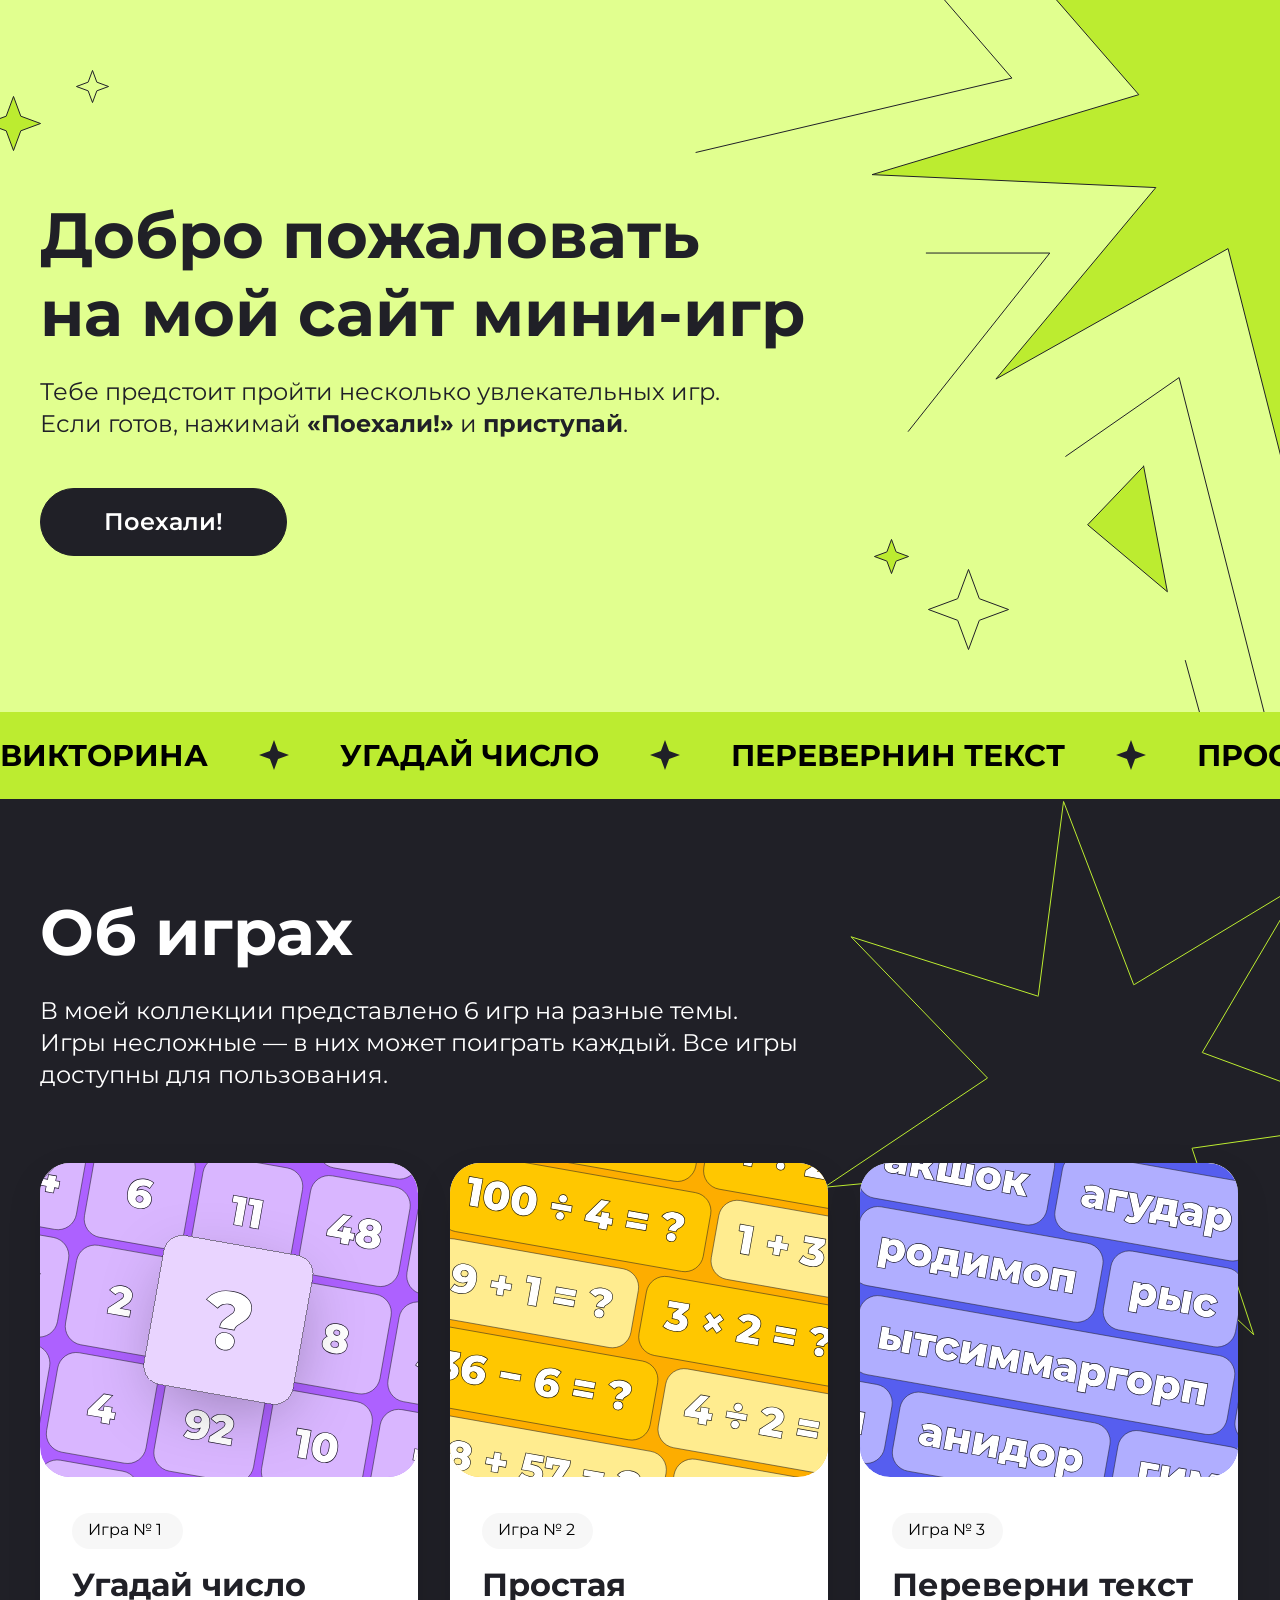
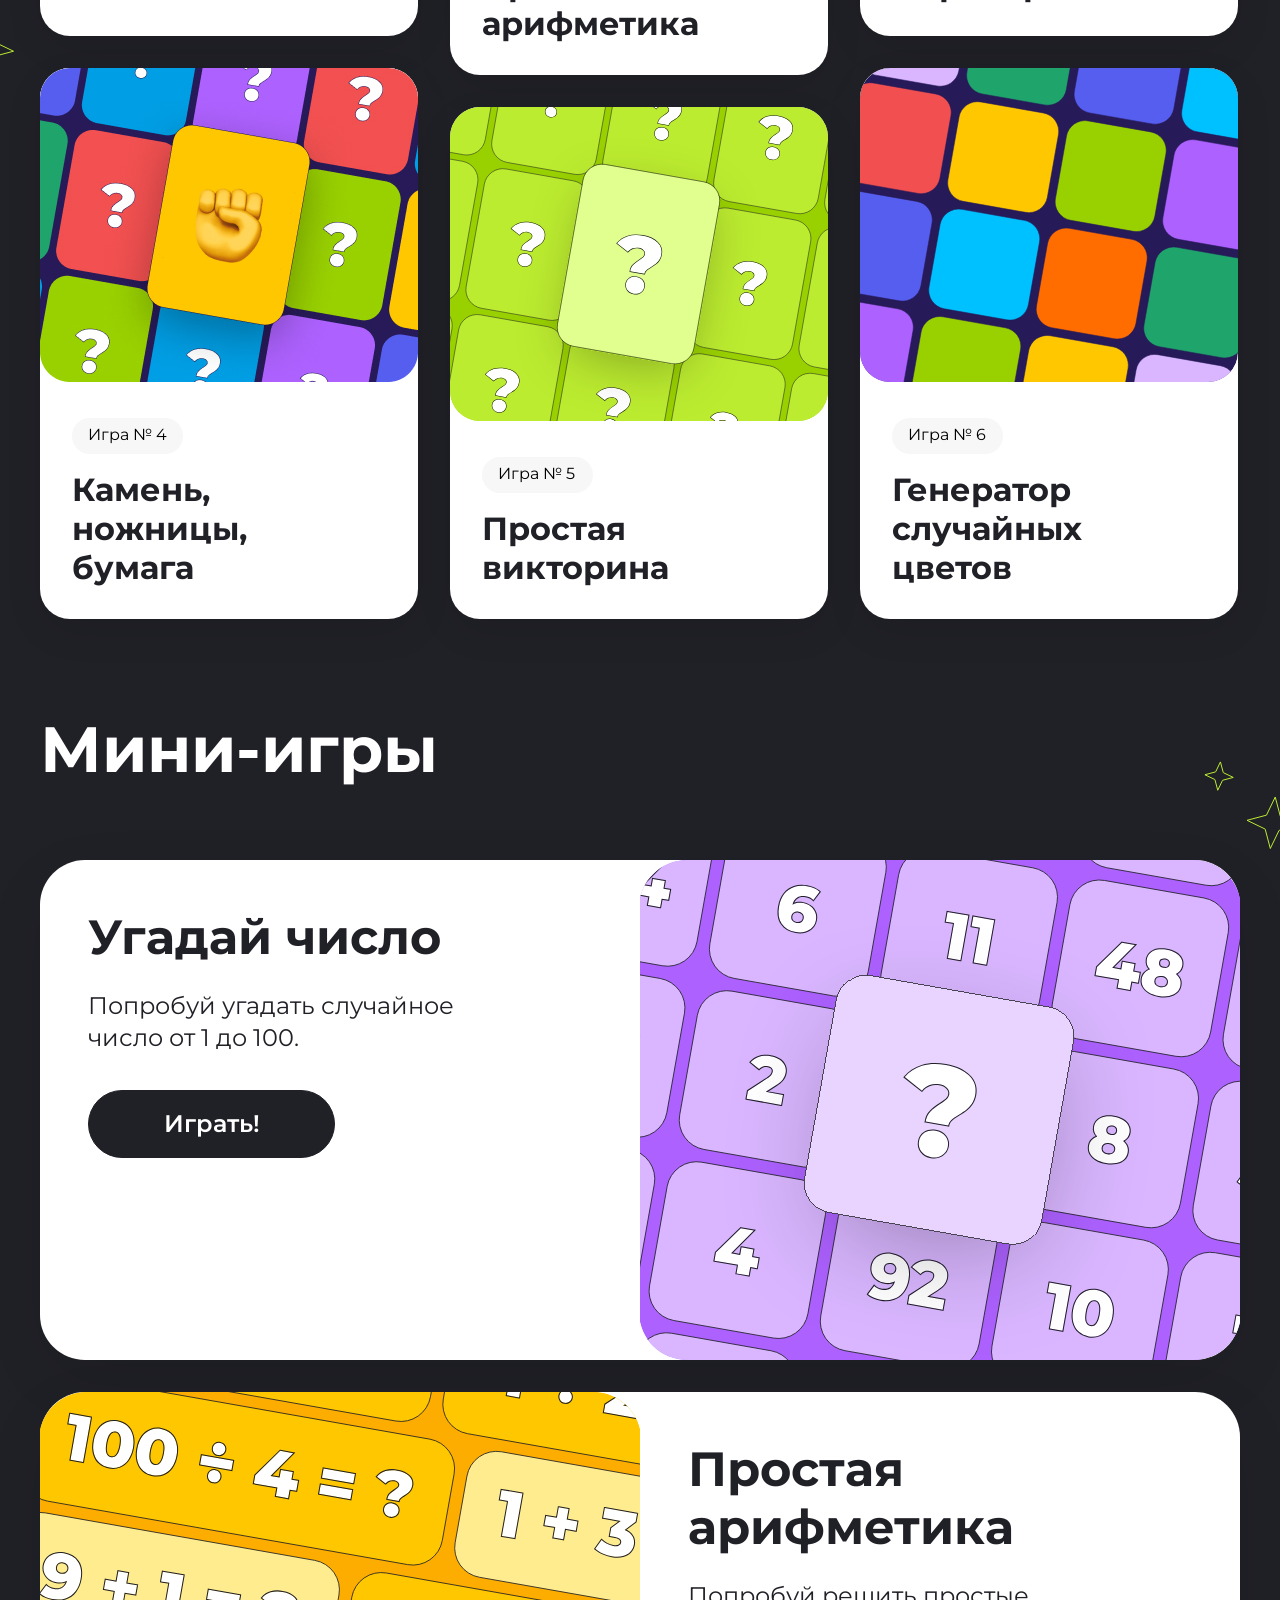
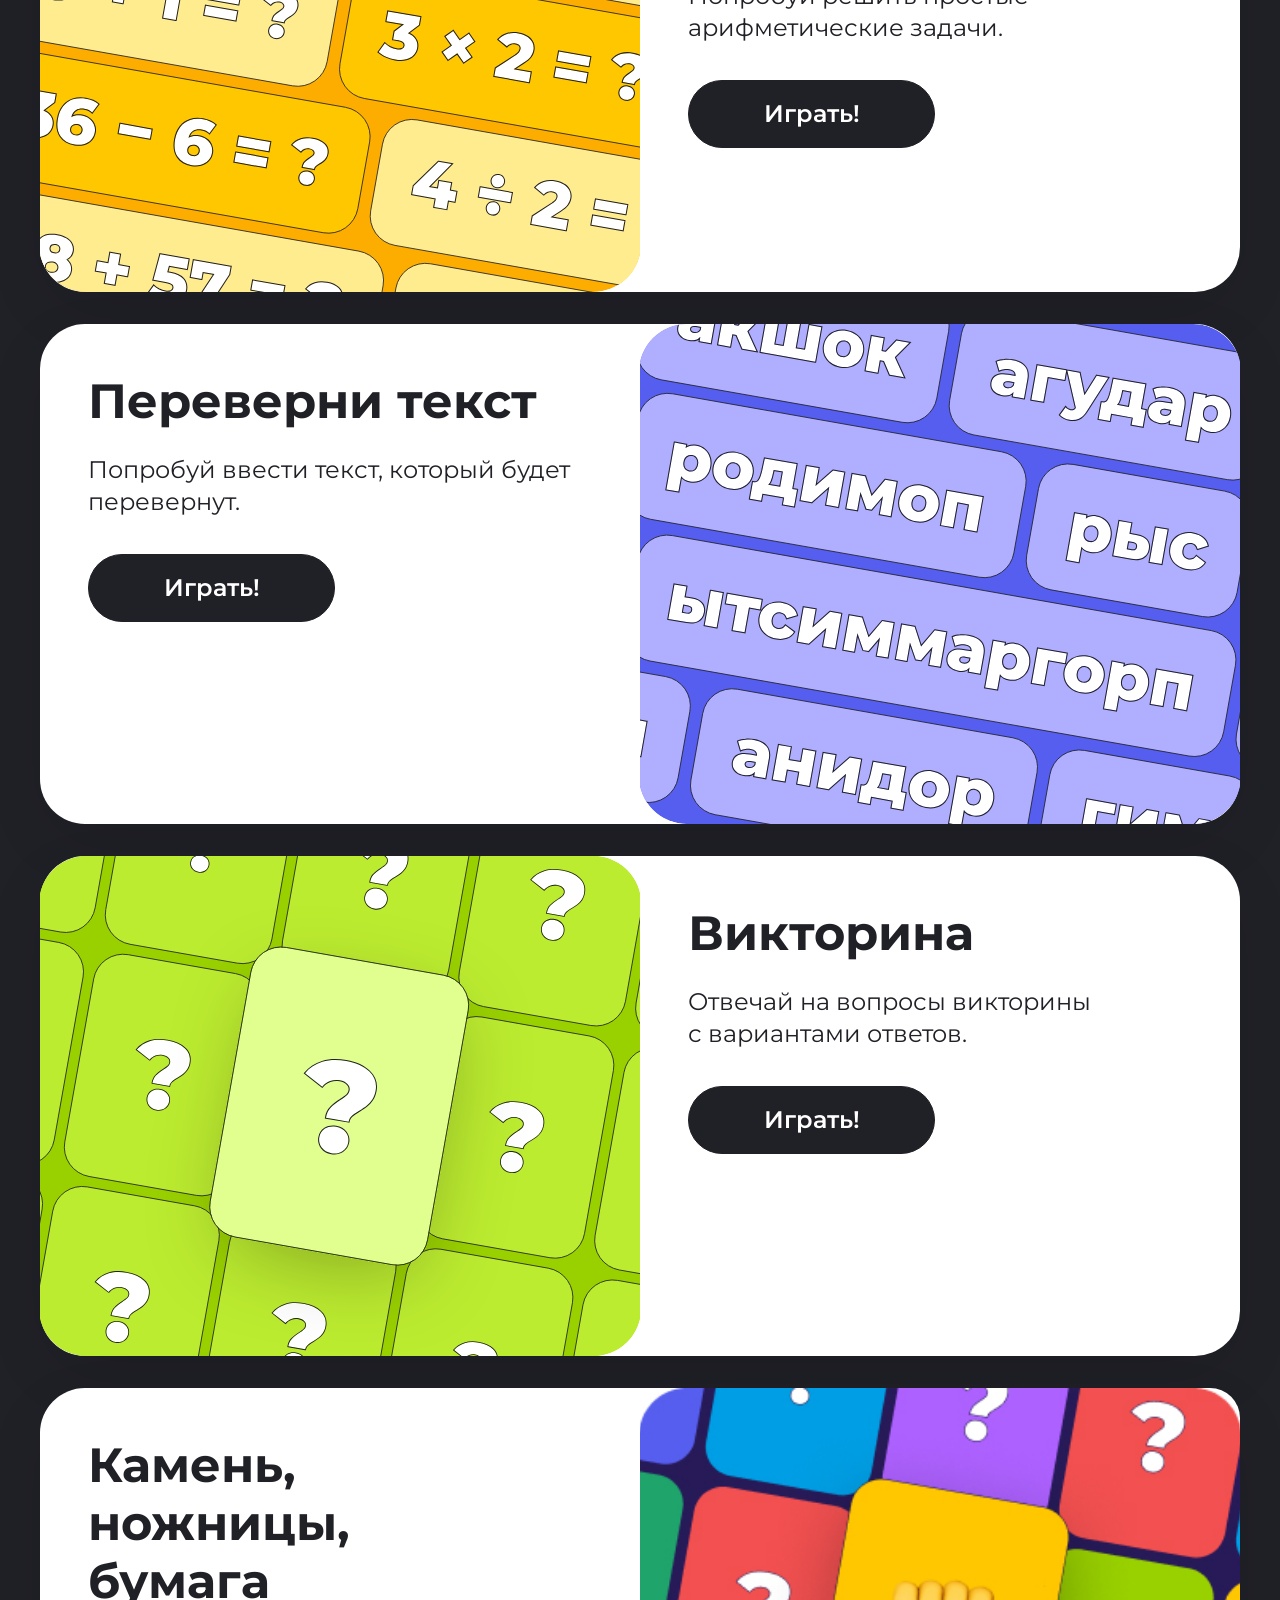
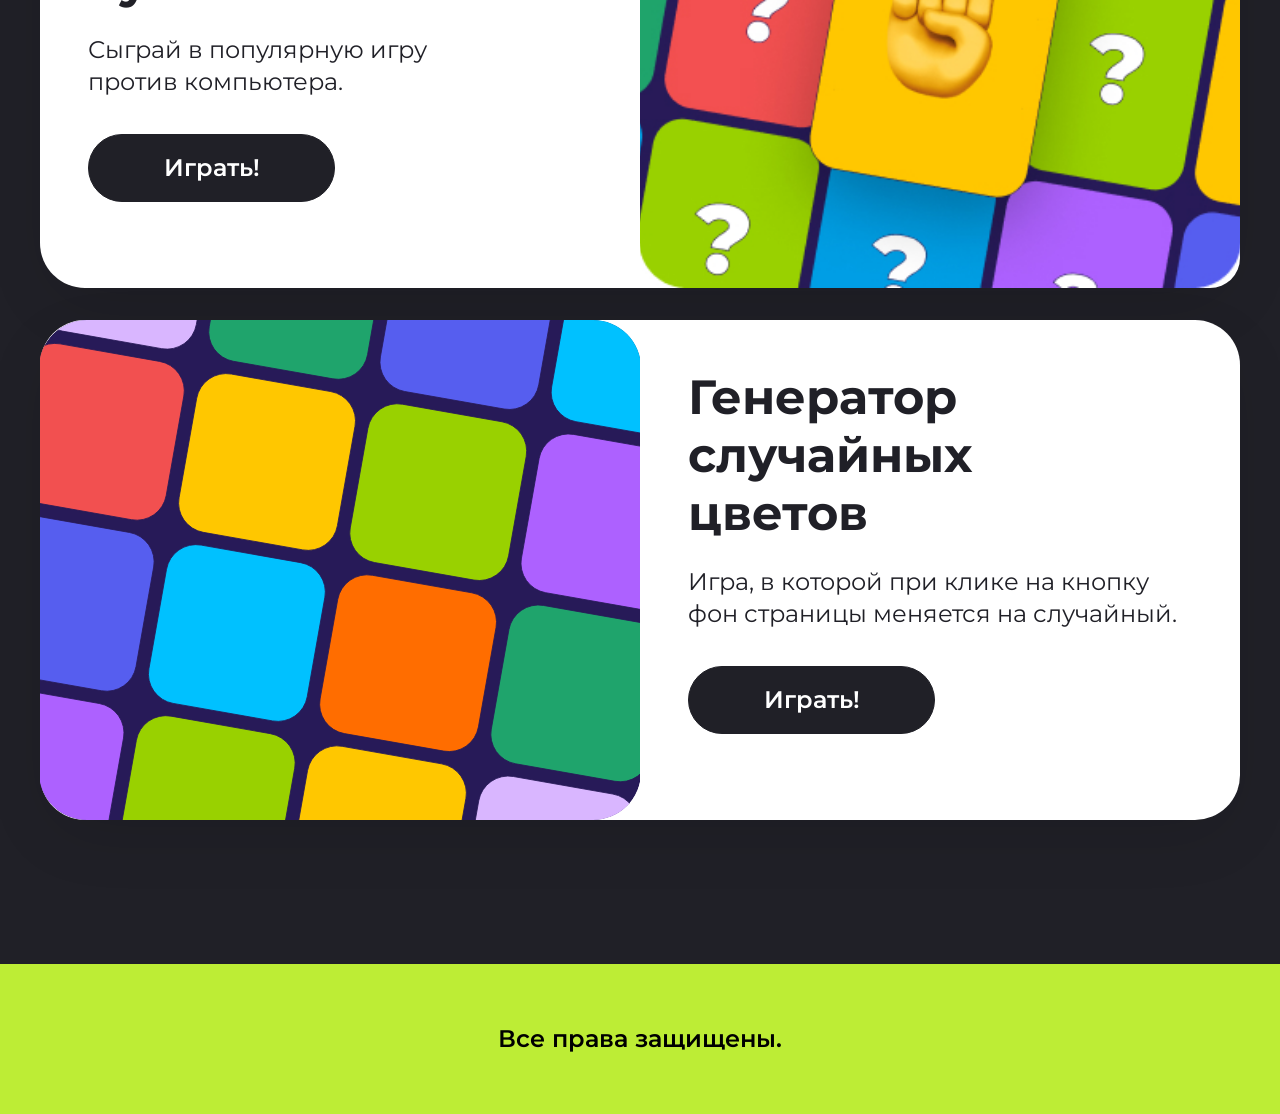
==== index.html @ a063d368 "mobile-fixed: большая звезда из png в svg" ====
<!doctype html>
<html lang="en">
<head>
    <meta charset="UTF-8">
    <meta name="viewport"
          content="width=device-width, user-scalable=no, initial-scale=1.0, maximum-scale=1.0, minimum-scale=1.0">
    <meta http-equiv="X-UA-Compatible" content="ie=edge">
    <link rel="preconnect" href="https://fonts.googleapis.com">
    <link rel="preconnect" href="https://fonts.gstatic.com" crossorigin>
    <link href="https://fonts.googleapis.com/css2?family=Montserrat:ital,wght@0,100..900;1,100..900&display=swap"
          rel="stylesheet">
    <link rel="stylesheet" href="style.css">
    <script>
        function randomNumberGame() {
            const secretNumb = Math.floor(Math.random() * 100) + 1;
            let userNum = 0;

            while (userNum !== secretNumb) {
                userNum = Number(prompt('Угадай число от 1 до 100'));

                if (userNum < secretNumb) {
                    alert('Загаданное число больше');
                } else if (userNum > secretNumb) {
                    alert('Загаданное число меньше');
                } else {
                    alert(`Угадал! Это было ${secretNumb}`);
                }
            }
        }
    </script>
    <title>Мини-Игры</title>
</head>
<body>
<div class="hero">
    <div class="big-star big-star--des">
        <img class="big-star__img" src="./img/Group%201597880565.svg" alt="">
    </div>
    <div class="big-star big-star--mob">
        <img class="big-star__img" src="./img/Vector.svg" alt="">
    </div>
    <div class="hero__inner">
        <div class="mini-star mini-star--flooded">
            <img class="mini-star__img" src="./img/Star%202.svg" alt="">
        </div>
        <div class="mini-star mini-star--empty">
            <img class="mini-star__img" src="./img/Star%203.svg" alt="">
        </div>
        <div class="mini-star mini-star--empty-big">
            <img class="mini-star__img" src="./img/Star%204.svg" alt="">
        </div>
        <div class="mini-star mini-star--empty-two">
            <img class="mini-star__img" src="./img/Star%205.svg" alt="">
        </div>
        <div class="hero__content">
            <div class="hero__title">
                <h1 class="hero__title-text">Добро пожаловать <br>на мой сайт мини-игр</h1>
                <p class="hero__description">Тебе предстоит пройти несколько увлекательных игр. Если готов, нажимай
                    <strong>«Поехали!»</strong> и <strong>приступай</strong>.</p>
            </div>
            <div class="hero__start">
                <a href="#games" class="hero__start-button hero__start--dis">Поехали!</a>
                <a href="#game1" class="hero__start-button hero__start--mob">Поехали!</a>
            </div>
        </div>
    </div>
    <nav class="marquee">
        <div class="marquee__list">
            <div class="marquee__item"><a class="marquee__name" href="#">ВИКТОРИНА</a></div>
            <div class="marquee__star"><img class="marquee__star-img" src="./img/Star36.svg" alt="star"/></div>
            <div class="marquee__item"><a class="marquee__name" href="#">УГАДАЙ ЧИСЛО</a></div>
            <div class="marquee__star"><img class="marquee__star-img" src="./img/Star36.svg" alt="star"/></div>
            <div class="marquee__item"><a class="marquee__name" href="#">ПЕРЕВЕРНИН ТЕКСТ</a></div>
            <div class="marquee__star"><img class="marquee__star-img" src="./img/Star36.svg" alt="star"/></div>
            <div class="marquee__item"><a class="marquee__name" href="#">ПРОСТАЯ АРИФМЕТИКА</a></div>
            <div class="marquee__star"><img class="marquee__star-img" src="./img/Star36.svg" alt="star"/></div>
            <div class="marquee__item"><a class="marquee__name" href="#">КАМЕНЬ, НОЖНИЦЫ, БУМАГА</a></div>
            <div class="marquee__star"><img class="marquee__star-img" src="./img/Star36.svg" alt="star"/></div>
            <div class="marquee__item"><a class="marquee__name" href="#">ГЕНЕРАТОР СЛУЧАЙНЫХ ЦВЕТОВ</a></div>
            <div class="marquee__star"><img class="marquee__star-img" src="./img/Star36.svg" alt="star"/></div>
            <!-- Повторяющиеся элементы для бесконечной прокрутки -->
            <div class="marquee__item"><a class="marquee__name" href="#">ВИКТОРИНА</a></div>
            <div class="marquee__star"><img class="marquee__star-img" src="./img/Star36.svg" alt="star"/></div>
            <div class="marquee__item"><a class="marquee__name" href="#">УГАДАЙ ЧИСЛО</a></div>
            <div class="marquee__star"><img class="marquee__star-img" src="./img/Star36.svg" alt="star"/></div>
            <div class="marquee__item"><a class="marquee__name" href="#">ПЕРЕВЕРНИН ТЕКСТ</a></div>
            <div class="marquee__star"><img class="marquee__star-img" src="./img/Star36.svg" alt="star"/></div>
            <div class="marquee__star"><img class="marquee__star-img" src="./img/Star36.svg" alt="star"/></div>
            <div class="marquee__item"><a class="marquee__name" href="#">ПРОСТАЯ АРИФМЕТИКА</a></div>
            <div class="marquee__star"><img class="marquee__star-img" src="./img/Star36.svg" alt="star"/></div>
            <div class="marquee__item"><a class="marquee__name" href="#">КАМЕНЬ, НОЖНИЦЫ, БУМАГА</a></div>
            <div class="marquee__star"><img class="marquee__star-img" src="./img/Star36.svg" alt="star"/></div>
            <div class="marquee__item"><a class="marquee__name" href="#">ГЕНЕРАТОР СЛУЧАЙНЫХ ЦВЕТОВ</a></div>
            <div class="marquee__star"><img class="marquee__star-img" src="./img/Star36.svg" alt="star"/></div>
        </div>
    </nav>
</div>

<main class="main">
    <div class="big-star big-star--two">
        <img class="big-star__img" src="./img/BigStar2.svg" alt="">
    </div>
    <section class="games">
        <div class="games__inner">
            <div class="mini-star mini-star--empty-three">
                <img class="mini-star__img" src="./img/Star%2011.svg" alt="">
            </div>
            <div class="mini-star mini-star--empty-four">
                <img class="mini-star__img" src="./img/Star%2012.svg" alt="">
            </div>
            <div class="main__content">
                <div class="main__content-title">
                    <h2 id="games" class="main__content-title-text">Об играх</h2>
                    <p class="main__content-description">В моей коллекции представлено 6 игр на разные темы. <br>Игры
                        несложные — в них может поиграть каждый. Все игры доступны для пользования.</p>
                </div>
                <div class="main__content-container">
                    <div class="main__content-column">
                        <a class="main__content-item" href="#game1">
                            <div class="main__content-item-img">
                                <img src="./img/game1.svg" alt="Game 1">
                            </div>
                            <div class="main__content-item-text">
                                <div class="main__content-item-number">Игра № 1</div>
                                <h3 class="main__content-item-name">Угадай число</h3>
                            </div>
                        </a>
                        <a class="main__content-item" href="#game4">
                            <div class="main__content-item-img">
                                <img src="./img/game4.jpg" alt="Game 4">
                            </div>
                            <div class="main__content-item-text">
                                <div class="main__content-item-number">Игра № 4</div>
                                <h3 class="main__content-item-name">Камень, ножницы, <br> бумага</h3>
                            </div>
                        </a>
                    </div>
                    <div class="main__content-column">
                        <a class="main__content-item" href="#game2">
                            <div class="main__content-item-img">
                                <img src="./img/game2.svg" alt="Game 2">
                            </div>
                            <div class="main__content-item-text">
                                <div class="main__content-item-number">Игра № 2</div>
                                <h3 class="main__content-item-name">Простая арифметика</h3>
                            </div>
                        </a>
                        <a class="main__content-item" href="#game5">
                            <div class="main__content-item-img">
                                <img src="./img/game5.svg" alt="Game 5">
                            </div>
                            <div class="main__content-item-text">
                                <div class="main__content-item-number">Игра № 5</div>
                                <h3 class="main__content-item-name">Простая викторина</h3>
                            </div>
                        </a>
                    </div>
                    <div class="main__content-column">
                        <a class="main__content-item" href="#game3">
                            <div class="main__content-item-img">
                                <img src="./img/game3.svg" alt="Game 3">
                            </div>
                            <div class="main__content-item-text">
                                <div class="main__content-item-number">Игра № 3</div>
                                <h3 class="main__content-item-name">Переверни текст</h3>
                            </div>
                        </a>
                        <a class="main__content-item" href="#game6">
                            <div class="main__content-item-img">
                                <img src="./img/game6.svg" alt="Game 6">
                            </div>
                            <div class="main__content-item-text">
                                <div class="main__content-item-number">Игра № 6</div>
                                <h3 class="main__content-item-name">Генератор случайных цветов</h3>
                            </div>
                        </a>
                    </div>
                </div>
            </div>
        </div>
    </section>

    <section class="mini-games">
        <div class="mini-games__inner">
            <div class="mini-star mini-star--empty-five">
                <img class="mini-star__img" src="./img/Star%2011.svg" alt="">
            </div>
            <div class="mini-star mini-star--empty-six">
                <img class="mini-star__img" src="./img/Star%2012.svg" alt="">
            </div>
            <div class="mini-games__container">
                <h2 class="mini-games__title">Мини-игры</h2>
                <article class="mini-games__item mini-games__item--left">
                    <div class="mini-games__content">
                        <div class="mini-games__text">
                            <h3 class="mini-games__name">Угадай число</h3>
                            <p class="mini-games__description">Попробуй угадать случайное <br> число от 1 до 100.</p>
                            <div class="mini-games__start">
                                <a onclick=randomNumberGame() href="#" class="mini-games__start-button">Играть!</a>
                            </div>
                        </div>
                    </div>
                    <div class="mini-games__img">
                        <img id="game1" src="./img/game1.svg" alt="Game 1">
                    </div>
                </article>
                <article class="mini-games__item mini-games__item--right">
                    <div class="mini-games__content">
                        <div class="mini-games__text">
                            <h3 class="mini-games__name">Простая арифметика</h3>
                            <p class="mini-games__description">Попробуй решить простые арифметические задачи.</p>
                            <div class="mini-games__start">
                                <a href="#" class="mini-games__start-button">Играть!</a>
                            </div>
                        </div>
                    </div>
                    <div class="mini-games__img">
                        <img id="game2" src="./img/game2.svg" alt="Game 2">
                    </div>
                </article>
                <article class="mini-games__item mini-games__item--left">
                    <div class="mini-games__content">
                        <div class="mini-games__text">
                            <h3 class="mini-games__name">Переверни текст</h3>
                            <p class="mini-games__description">Попробуй ввести текст, который будет перевернут.</p>
                            <div class="mini-games__start">
                                <a href="#" class="mini-games__start-button">Играть!</a>
                            </div>
                        </div>
                    </div>
                    <div class="mini-games__img">
                        <img id="game3" src="./img/game3.svg" alt="Game 3">
                    </div>
                </article>
                <article class="mini-games__item mini-games__item--right">
                    <div class="mini-games__content">
                        <div class="mini-games__text">
                            <h3 class="mini-games__name">Викторина</h3>
                            <p class="mini-games__description">Отвечай на вопросы викторины <br> с вариантами ответов.
                            </p>
                            <div class="mini-games__start">
                                <a href="#" class="mini-games__start-button">Играть!</a>
                            </div>
                        </div>
                    </div>
                    <div class="mini-games__img">
                        <img id="game5" src="./img/game5.svg" alt="Game 5">
                    </div>
                </article>
                <article class="mini-games__item mini-games__item--left">
                    <div class="mini-games__content">
                        <div class="mini-games__text">
                            <h3 class="mini-games__name">Камень, <br> ножницы, <br> бумага</h3>
                            <p class="mini-games__description">Сыграй в популярную игру <br>против компьютера.</p>
                            <div class="mini-games__start">
                                <a href="#" class="mini-games__start-button">Играть!</a>
                            </div>
                        </div>
                    </div>
                    <div class="mini-games__img">
                        <img id="game4" src="./img/game4.jpg" alt="Game 4">
                    </div>
                </article>
                <article class="mini-games__item mini-games__item--right">
                    <div class="mini-games__content">
                        <div class="mini-games__text">
                            <h3 class="mini-games__name">Генератор случайных <br> цветов</h3>
                            <p class="mini-games__description">Игра, в которой при клике на кнопку фон страницы меняется
                                на случайный.</p>
                            <div class="mini-games__start">
                                <a href="#" class="mini-games__start-button">Играть!</a>
                            </div>
                        </div>
                    </div>
                    <div class="mini-games__img">
                        <img id="game6" src="./img/game6.svg" alt="Game 6">
                    </div>
                </article>
            </div>
        </div>
    </section>
</main>

<footer class="footer">
    <div class="footer__content">
        <h3 class="footer__title">Все права защищены.</h3>
    </div>
</footer>

<script>
    const marquee = document.querySelector('.marquee');
    const originalList = marquee.querySelector('ul');
    const clone = originalList.cloneNode(true);
    marquee.appendChild(clone);
</script>
</body>
</html>
---- style.css ----
* {
  padding: 0;
  margin: 0;
  box-sizing: border-box;
}

body {
  font-family: "Montserrat", serif;
  font-optical-sizing: auto;
  font-style: normal;
  overflow-x: hidden;
}

input, button, textarea, select, optgroup {
  font-family: inherit;
}

.container {
  max-width: 1440px;
  margin: 0 auto;
  padding: 0 8px;
}

html {
  scroll-behavior: smooth;
}

.hero {
  background-color: #E1FF8F;
  width: 100%;
  background-size: cover;
  background-position: center;
}
.hero__inner {
  max-width: 1240px;
  margin: 0 auto;
  position: relative;
  padding: 0 20px;
}
.hero__title {
  display: inline-flex;
  flex-direction: column;
  align-items: flex-start;
  gap: 24px;
  margin-top: 196px;
}
.hero__title-text {
  max-width: 769px;
  color: #202027;
  font-size: 64px;
  font-style: normal;
  font-weight: 700;
  line-height: normal;
}
.hero__description {
  max-width: 720px;
  color: #202027;
  font-size: 24px;
  font-style: normal;
  font-weight: 400;
  line-height: 32px;
  text-align: left;
}
.hero__start {
  margin-top: 48px;
}
.hero__start-button {
  display: flex;
  width: 247px;
  padding: 16px 28px;
  justify-content: center;
  align-items: center;
  gap: 10px;
  border-radius: 60px;
  border: 1px solid #202027;
  background: #202027;
  color: #FFF;
  text-align: center;
  font-size: 24px;
  font-style: normal;
  font-weight: 600;
  line-height: 141.688%;
}
.hero__start-button:hover {
  background-color: white;
  color: black;
}

.hero__start--mob {
  display: none;
}

.big-star {
  position: absolute;
  top: 0;
  right: 0;
  height: auto;
}
.big-star--mob {
  display: none;
}
.big-star--des {
  width: 585px;
}
.big-star__img {
  width: 100%;
  height: auto;
}

.mini-star {
  height: auto;
}
.mini-star--flooded {
  position: absolute;
  left: -35px;
  top: 95px;
}
.mini-star--empty {
  position: absolute;
  left: 55px;
  top: 69px;
}
.mini-star--empty-big {
  position: absolute;
  right: 250px;
  top: 568px;
}
.mini-star--empty-two {
  position: absolute;
  right: 350px;
  top: 538px;
}
.mini-star--empty-three {
  position: absolute;
  left: -73px;
  top: 760px;
}
.mini-star--empty-four {
  position: absolute;
  left: -60px;
  top: 822px;
}
.mini-star--empty-five {
  position: absolute;
  right: 25px;
  top: 120px;
}
.mini-star--empty-six {
  position: absolute;
  right: -40px;
  top: 155px;
}
.mini-star__img {
  width: 100%;
  height: auto;
}

.marquee {
  width: 100%;
  background-color: #BCEC30;
  overflow: hidden;
  padding: 27px 0;
  margin-top: 156px;
  position: relative;
}
.marquee:hover {
  animation-play-state: paused;
}
.marquee__list {
  display: flex;
  align-items: center;
  gap: 51px;
  animation: marquee 30s linear infinite;
  width: max-content;
}
.marquee__item a {
  font-weight: 700;
  font-size: 30px;
  text-decoration: none;
  color: #000;
  white-space: nowrap;
  line-height: 110%;
}
.marquee__star {
  flex-shrink: 0;
  display: flex;
  align-items: center;
}
.marquee__star-img {
  width: 30px;
  height: 30px;
}

@keyframes marquee {
  0% {
    transform: translateX(0%);
  }
  100% {
    transform: translateX(-50%);
  }
}
.main {
  background-color: #202027;
  position: relative;
}
.main__content-title {
  padding-top: 94px;
}
.main__content-title-text {
  color: #FFF;
  font-size: 64px;
  font-style: normal;
  font-weight: 700;
  line-height: normal;
}
.main__content-description {
  max-width: 788px;
  color: #FFF;
  font-size: 24px;
  font-style: normal;
  font-weight: 400;
  line-height: 32px;
  margin-top: 24px;
}
.main__content-container {
  display: flex;
  flex-wrap: wrap;
  gap: 32px;
  margin-top: 72px;
  position: relative;
}
.main__content-column {
  display: flex;
  flex-direction: column;
  gap: 32px;
  width: 100%;
  max-width: 378px;
  flex-grow: 1;
}
.main__content-item {
  border-radius: 30px;
  background: #FFF;
  box-shadow: 0 12.612px 42.251px -7.567px rgba(0, 0, 0, 0.13);
  display: block;
  width: 378px;
  transition: transform 0.3s ease;
}
.main__content-item:hover {
  transform: scale(1.05);
}
.main__content-item-img img {
  width: 100%;
  height: 314px;
  object-fit: cover;
  border-top-left-radius: 30px;
  border-top-right-radius: 30px;
}
.main__content-item-text {
  display: flex;
  flex-direction: column;
  gap: 16px;
  padding: 32px;
}
.main__content-item-name {
  color: #202027;
  font-size: 32px;
  font-style: normal;
  font-weight: 700;
  line-height: normal;
  align-self: stretch;
}
.main__content-item-number {
  width: 111px;
  text-wrap: nowrap;
  height: 36px;
  display: flex;
  padding: 8px 16px 10px 16px;
  align-items: center;
  border-radius: 52px;
  background: #F7F7F7;
  color: black;
  font-size: 16px;
}

.games {
  margin-bottom: 21px;
}
.games__inner {
  max-width: 1240px;
  margin: 0 auto;
  position: relative;
  padding: 0 20px;
}

.mini-games {
  padding-bottom: 144px;
}
.mini-games__inner {
  max-width: 1240px;
  margin: 0 auto;
  position: relative;
  padding: 0 20px;
}
.mini-games__container {
  display: flex;
  flex-direction: column;
  gap: 32px;
}
.mini-games__title {
  color: #FFF;
  font-size: 64px;
  font-weight: 700;
  line-height: normal;
  margin-top: 70px;
  margin-bottom: 40px;
}
.mini-games__item {
  display: flex;
  justify-content: space-between;
  background: #FFF;
  box-shadow: 0 20px 67px -12px rgba(0, 0, 0, 0.13);
  border-radius: 45px;
  align-items: stretch;
  min-height: 500px;
  max-width: 100%;
}
.mini-games__item--left {
  flex-direction: row;
}
.mini-games__item--right {
  flex-direction: row-reverse;
}
.mini-games__content {
  flex: 1 1 50%;
  padding: 48px;
  flex-direction: column;
  align-items: flex-start;
  gap: 10px;
  box-sizing: border-box;
}
.mini-games__name {
  color: #202027;
  font-size: 48px;
  font-weight: 700;
  line-height: normal;
  word-break: break-word;
}
.mini-games__description {
  color: #202027;
  font-size: 24px;
  font-weight: 400;
  line-height: 32px;
  margin-top: 24px;
}
.mini-games__img {
  flex: 1 1 50%;
  max-width: 100%;
  height: auto;
  display: flex;
  border-radius: 30px;
}
.mini-games__img img {
  width: 100%;
  height: 100%;
  object-fit: cover;
  border-radius: 30px;
}
.mini-games__start {
  margin-top: 36px;
}
.mini-games__start-button {
  display: flex;
  width: 247px;
  padding: 16px 28px;
  justify-content: center;
  align-items: center;
  gap: 10px;
  border-radius: 60px;
  border: 1px solid #202027;
  background: #202027;
  color: #FFF;
  text-align: center;
  font-size: 24px;
  font-style: normal;
  font-weight: 600;
  line-height: 141.688%;
}
.mini-games__start-button:hover {
  background: #0056b3;
}

.footer {
  width: 100%;
  height: 150px;
  flex-shrink: 0;
  background: #BDED35;
}
.footer__content {
  display: flex;
  align-items: center;
  justify-content: center;
  height: 100%;
}
.footer__title {
  color: #000;
  font-size: 24px;
  font-style: normal;
  font-weight: 600;
  line-height: normal;
}

a {
  text-decoration: none;
}

@media (max-width: 767px) {
  .hero__content {
    display: flex;
    flex-direction: column;
    align-items: center;
  }
  .hero__title {
    align-items: center;
    margin-top: 147px;
  }
  .hero__title-text {
    text-align: center;
    font-size: 40px;
    font-style: normal;
    font-weight: 700;
    line-height: normal;
  }
  .hero__description {
    max-width: 296px;
    width: 100%;
    color: #202027;
    text-align: justify;
    font-size: 16px;
    font-style: normal;
    font-weight: 400;
    line-height: normal;
  }
  .hero__start {
    margin-top: 36px;
  }
  .big-star--mob {
    display: block;
  }
  .big-star--two {
    display: none;
  }
  .marquee {
    width: 100%;
    background-color: #BCEC30;
    overflow: hidden;
    padding: 16px 0;
    margin-top: 131px;
    position: relative;
  }
  .marquee__name {
    font-size: 16px;
    font-weight: 700;
    letter-spacing: 0.64px;
    text-transform: uppercase;
  }
  .marquee__list {
    gap: 27px;
  }
  .marquee__item a {
    font-size: 16px;
  }
  .marquee__star {
    display: block;
    width: 20px;
  }
  .marquee__star-img {
    width: 19px;
    height: 19px;
  }
  .hero__start-button {
    font-size: 16px;
    width: 285px;
  }
  .hero__start--dis {
    display: none;
  }
  .hero__start--mob {
    display: block;
  }
  .games {
    display: none;
  }
  .mini-games {
    padding-bottom: 49px;
  }
  .mini-games__item {
    display: flex;
    flex-direction: column-reverse;
    align-items: flex-start;
    background: #FFF;
    box-shadow: 0 20px 67px -12px rgba(0, 0, 0, 0.13);
    border-radius: 45px;
  }
  .mini-games__content {
    display: flex;
    padding: 33px;
    width: 100%;
    flex-direction: column;
    justify-content: space-between;
    box-sizing: border-box;
  }
  .mini-games__container {
    display: flex;
    flex-direction: column;
    gap: 32px;
  }
  .mini-games--right {
    flex-direction: column;
  }
  .mini-games__img {
    display: flex;
    width: 385px;
    height: 285px;
    border-radius: 30px;
  }
  .mini-games__title {
    font-size: 40px;
    font-style: normal;
    font-weight: 700;
    line-height: normal;
    margin-top: 48px;
    margin-bottom: 16px;
  }
  .mini-games__name {
    font-size: 32px;
    font-style: normal;
    font-weight: 700;
    line-height: normal;
  }
  .mini-games__description {
    font-size: 16px;
    font-style: normal;
    font-weight: 400;
    line-height: normal;
  }
  .mini-games__start {
    display: flex;
    justify-content: center;
  }
  .mini-games__text {
    width: 100%;
  }
  .big-star--des {
    display: none;
  }
  .big-star-mob {
    display: flex;
    flex-direction: column;
    align-items: self-end;
    position: absolute;
    height: auto;
    right: 0;
  }
  .mini-star--empty-five {
    display: none;
  }
  .mini-star--empty-six {
    display: none;
  }
  .mini-star--flooded {
    position: absolute;
    left: 40px;
    top: 95px;
    height: auto;
  }
  .mini-star--empty {
    position: absolute;
    left: 110px;
    top: 69px;
    height: auto;
  }
  .mini-star--empty-big {
    position: absolute;
    right: 0;
    top: 580px;
    height: auto;
  }
  .mini-star--empty-two {
    position: absolute;
    right: 60px;
    top: 550px;
    height: auto;
  }
  .mini-star__img {
    width: 50%;
    height: auto;
  }
  .hero__start-button:hover {
    background-color: #000;
    color: white;
  }
  .mini-games__start-button {
    font-size: 16px;
    width: 100%;
  }
  .mini-games__content {
    padding: 29px 29px 32px 29px;
    border-radius: 27.222px;
  }
  .mini-games__container {
    gap: 24px;
  }
  .mini-games__inner {
    padding: 0 16px;
  }
}

/*# sourceMappingURL=style.css.map */
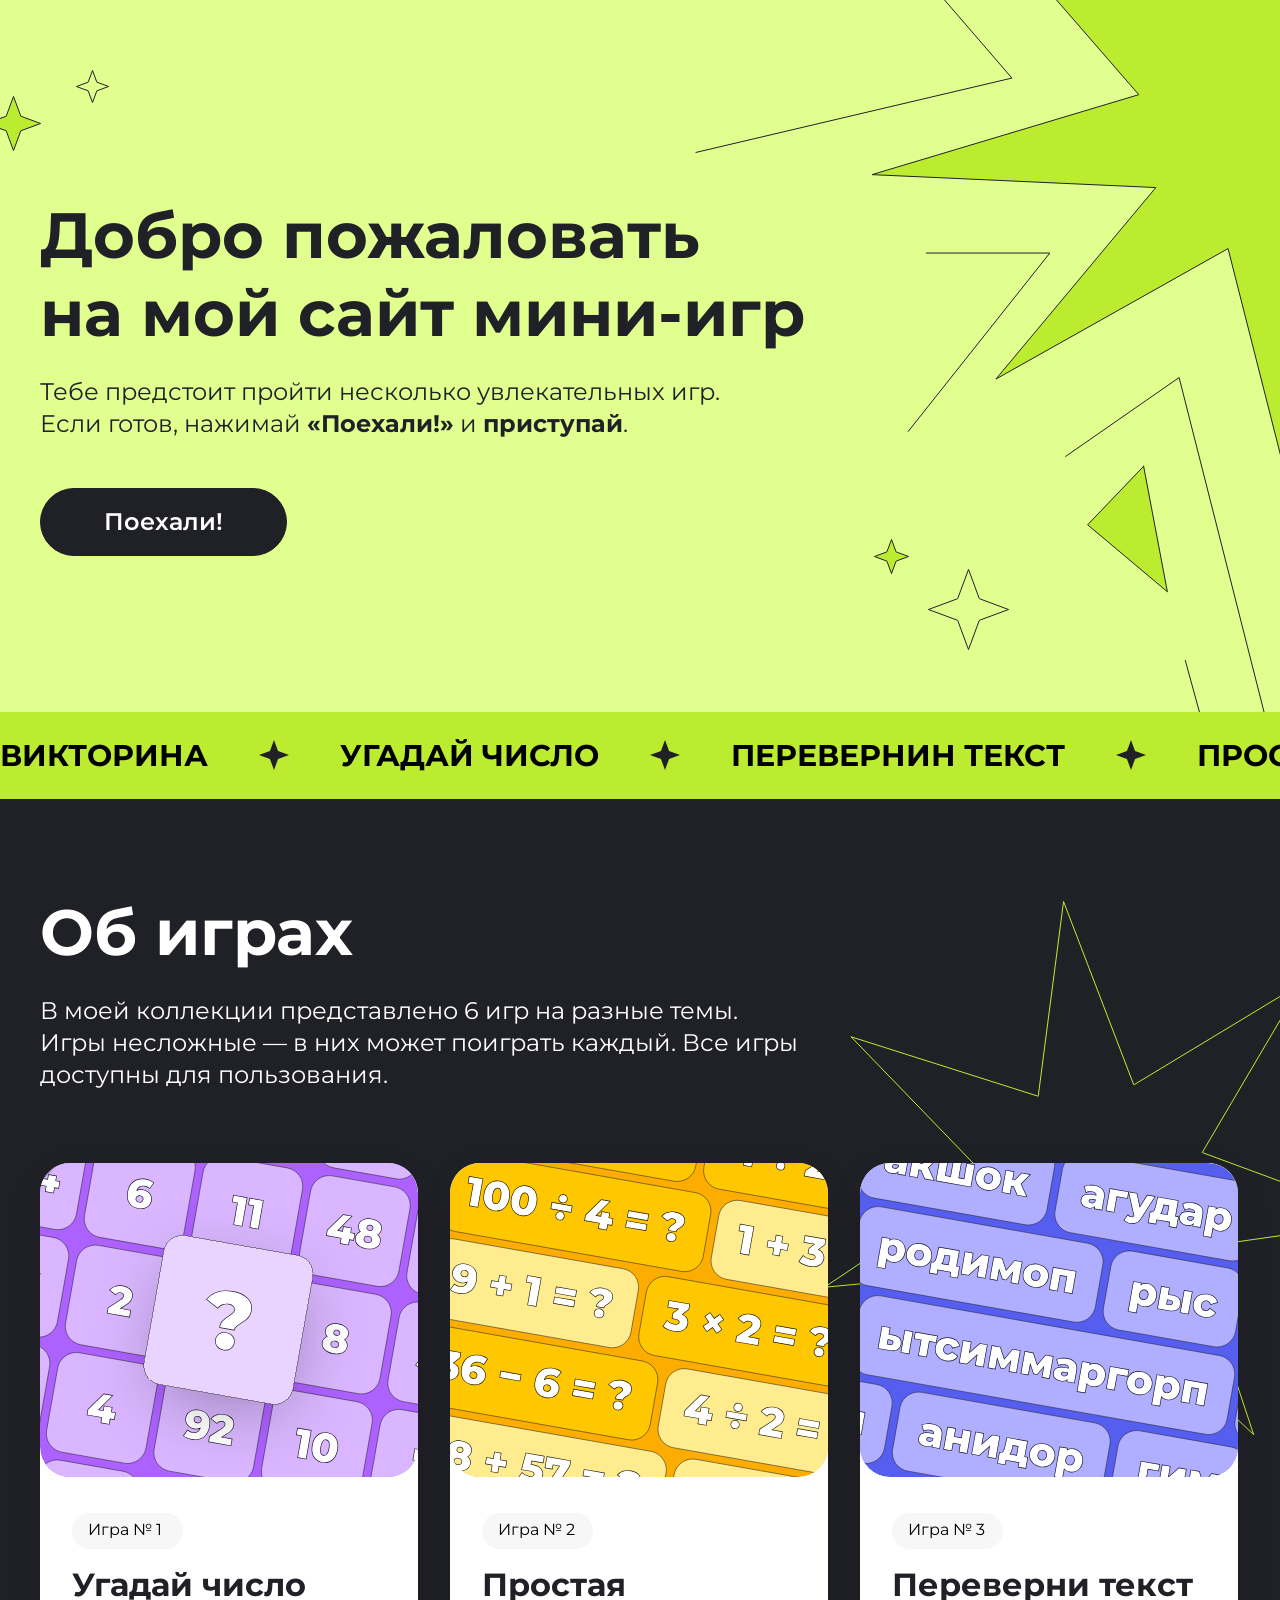
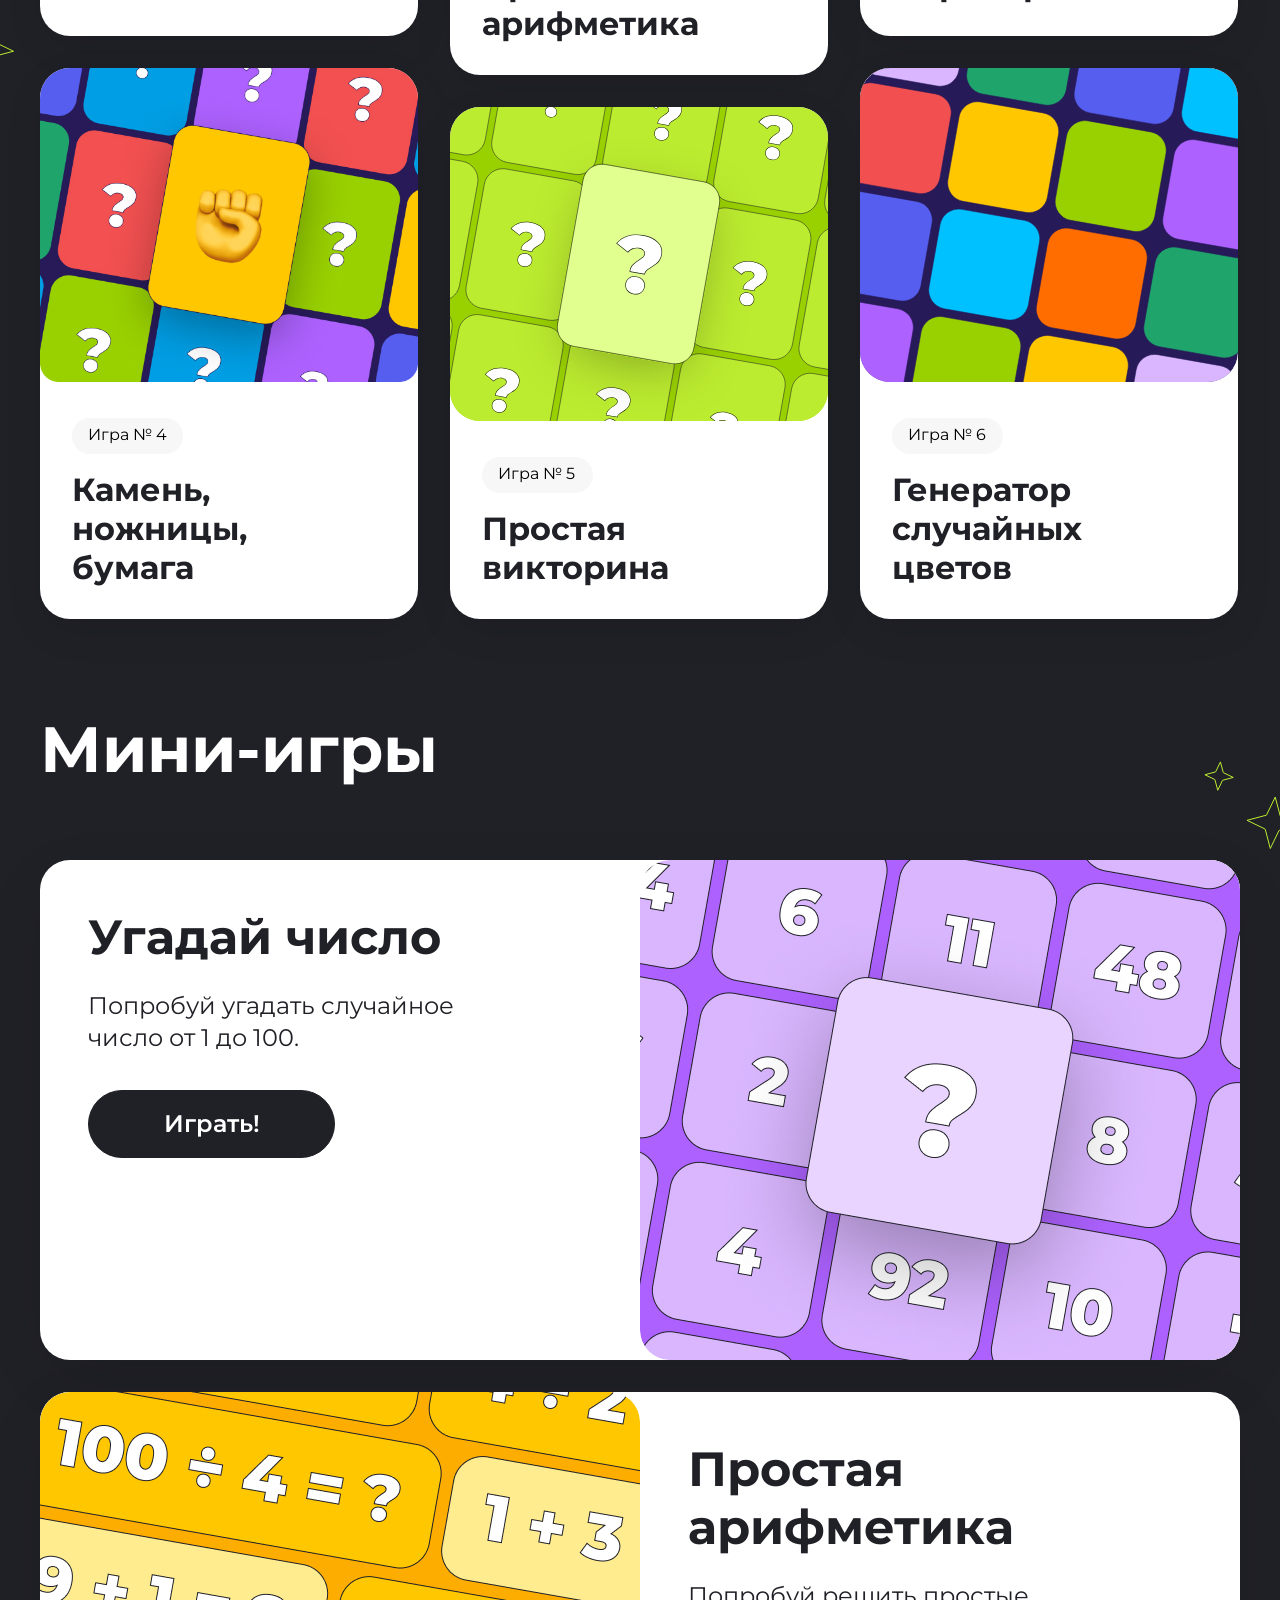
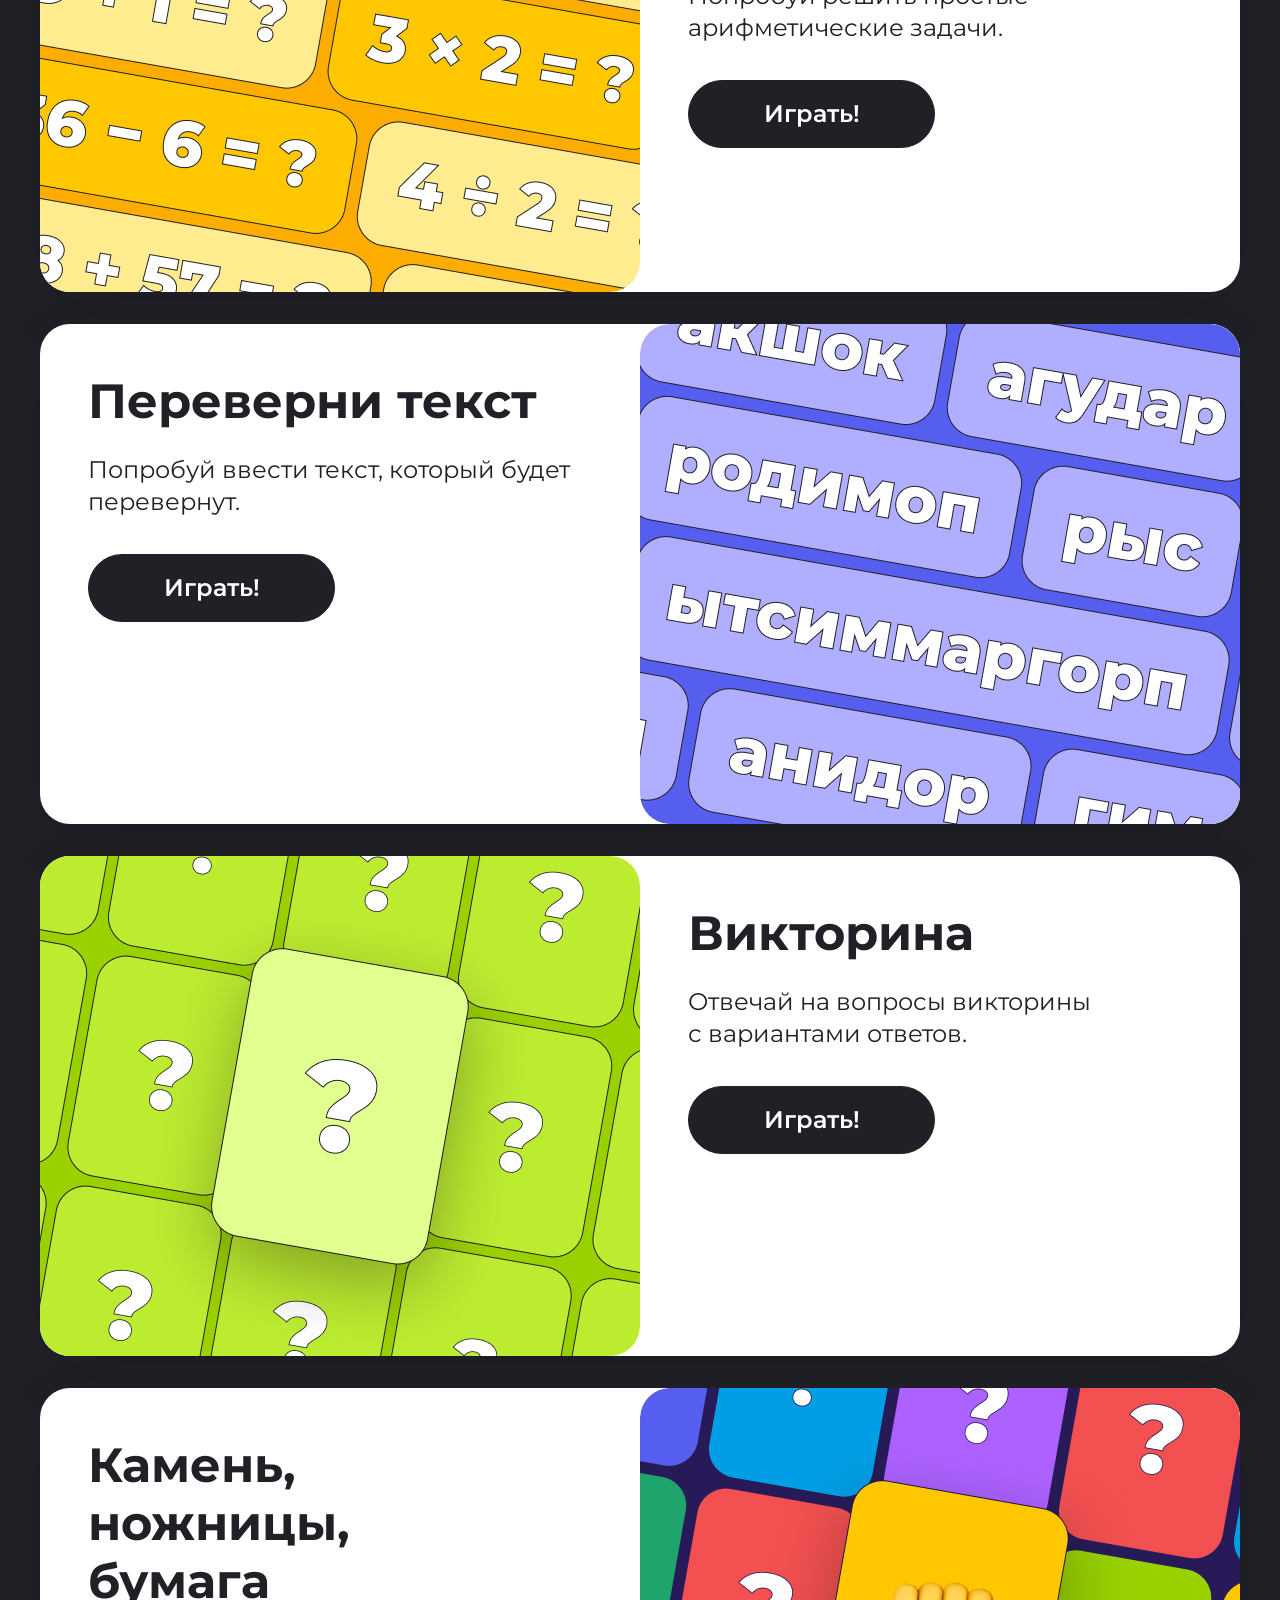
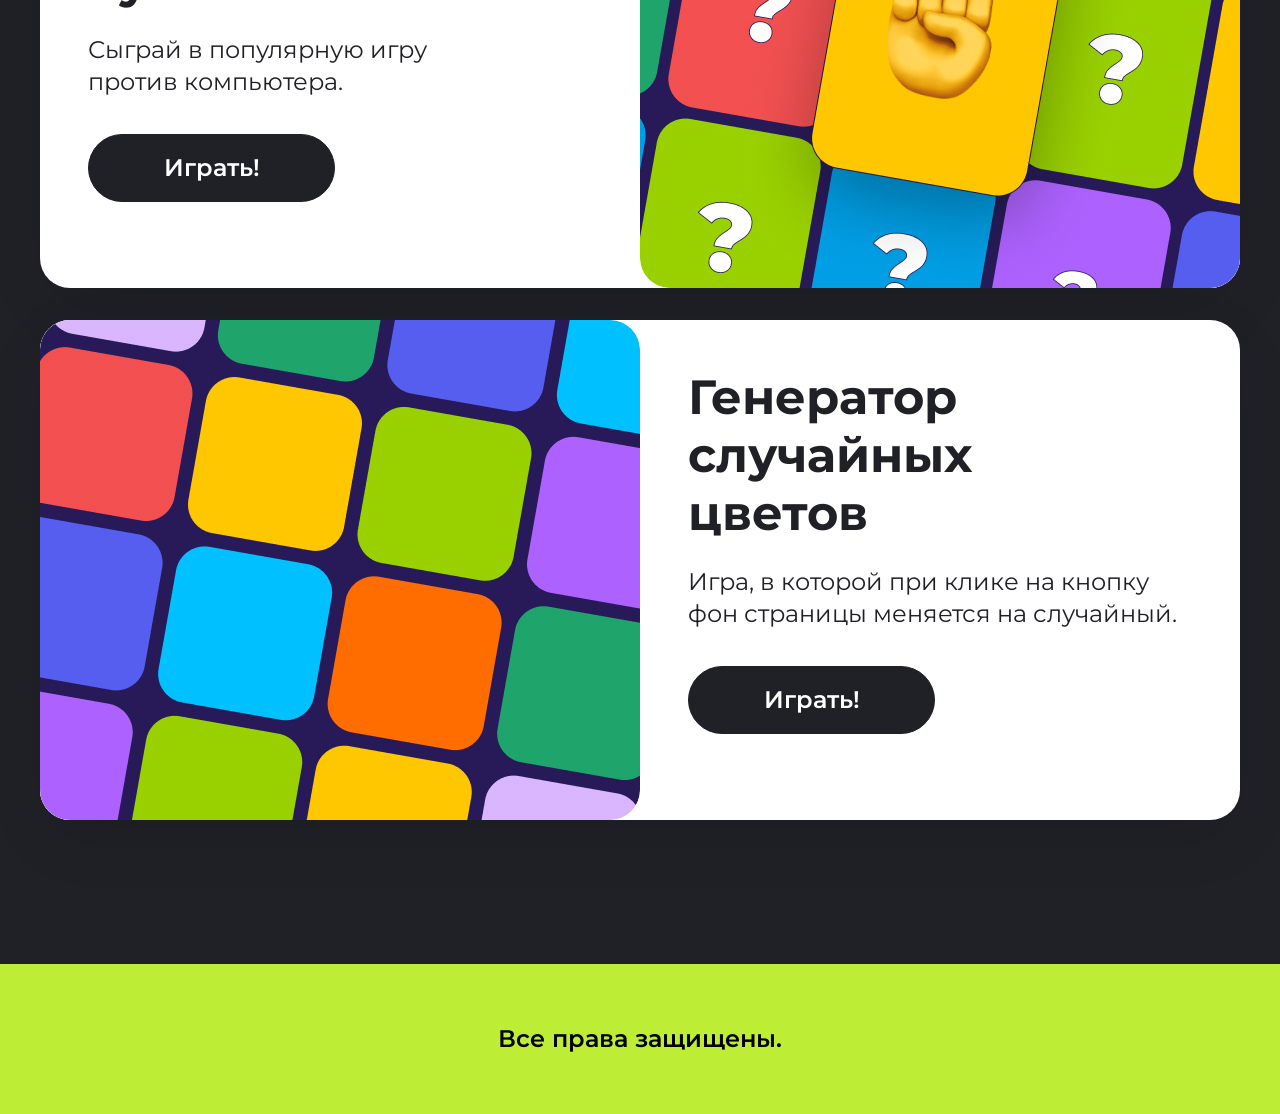
==== commit ca0a3141: "course work: допилил верстку, сделал некоторые правки по ней." ====
--- a/index.html
+++ b/index.html
@@ -10,24 +10,7 @@
     <link href="https://fonts.googleapis.com/css2?family=Montserrat:ital,wght@0,100..900;1,100..900&display=swap"
           rel="stylesheet">
     <link rel="stylesheet" href="style.css">
-    <script>
-        function randomNumberGame() {
-            const secretNumb = Math.floor(Math.random() * 100) + 1;
-            let userNum = 0;
-
-            while (userNum !== secretNumb) {
-                userNum = Number(prompt('Угадай число от 1 до 100'));
-
-                if (userNum < secretNumb) {
-                    alert('Загаданное число больше');
-                } else if (userNum > secretNumb) {
-                    alert('Загаданное число меньше');
-                } else {
-                    alert(`Угадал! Это было ${secretNumb}`);
-                }
-            }
-        }
-    </script>
+    <script src="game.js" defer></script>
     <title>Мини-Игры</title>
 </head>
 <body>
@@ -195,12 +178,12 @@
                             <h3 class="mini-games__name">Угадай число</h3>
                             <p class="mini-games__description">Попробуй угадать случайное <br> число от 1 до 100.</p>
                             <div class="mini-games__start">
-                                <a onclick=randomNumberGame() href="#" class="mini-games__start-button">Играть!</a>
-                            </div>
-                        </div>
-                    </div>
-                    <div class="mini-games__img">
-                        <img id="game1" src="./img/game1.svg" alt="Game 1">
+                                <a onclick=randomNumberGame() href="    " class="mini-games__start-button">Играть!</a>
+                            </div>
+                        </div>
+                    </div>
+                    <div class="mini-games__img">
+                        <img id="game1" src="./img/game1.jpg" alt="Game 1">
                     </div>
                 </article>
                 <article class="mini-games__item mini-games__item--right">
@@ -209,12 +192,12 @@
                             <h3 class="mini-games__name">Простая арифметика</h3>
                             <p class="mini-games__description">Попробуй решить простые арифметические задачи.</p>
                             <div class="mini-games__start">
-                                <a href="#" class="mini-games__start-button">Играть!</a>
-                            </div>
-                        </div>
-                    </div>
-                    <div class="mini-games__img">
-                        <img id="game2" src="./img/game2.svg" alt="Game 2">
+                                <a onclick=simpleArithmeticGame() href="" class="mini-games__start-button">Играть!</a>
+                            </div>
+                        </div>
+                    </div>
+                    <div class="mini-games__img">
+                        <img id="game2" src="./img/game2.jpg" alt="Game 2">
                     </div>
                 </article>
                 <article class="mini-games__item mini-games__item--left">
@@ -223,12 +206,12 @@
                             <h3 class="mini-games__name">Переверни текст</h3>
                             <p class="mini-games__description">Попробуй ввести текст, который будет перевернут.</p>
                             <div class="mini-games__start">
-                                <a href="#" class="mini-games__start-button">Играть!</a>
-                            </div>
-                        </div>
-                    </div>
-                    <div class="mini-games__img">
-                        <img id="game3" src="./img/game3.svg" alt="Game 3">
+                                <a onclick=turnTheTextOver() href="" class="mini-games__start-button">Играть!</a>
+                            </div>
+                        </div>
+                    </div>
+                    <div class="mini-games__img">
+                        <img id="game3" src="./img/game3.jpg" alt="Game 3">
                     </div>
                 </article>
                 <article class="mini-games__item mini-games__item--right">
@@ -238,12 +221,12 @@
                             <p class="mini-games__description">Отвечай на вопросы викторины <br> с вариантами ответов.
                             </p>
                             <div class="mini-games__start">
-                                <a href="#" class="mini-games__start-button">Играть!</a>
-                            </div>
-                        </div>
-                    </div>
-                    <div class="mini-games__img">
-                        <img id="game5" src="./img/game5.svg" alt="Game 5">
+                                <a onclick=runQuiz() href="" class="mini-games__start-button">Играть!</a>
+                            </div>
+                        </div>
+                    </div>
+                    <div class="mini-games__img">
+                        <img id="game5" src="./img/game5.jpg" alt="Game 5">
                     </div>
                 </article>
                 <article class="mini-games__item mini-games__item--left">
@@ -252,7 +235,7 @@
                             <h3 class="mini-games__name">Камень, <br> ножницы, <br> бумага</h3>
                             <p class="mini-games__description">Сыграй в популярную игру <br>против компьютера.</p>
                             <div class="mini-games__start">
-                                <a href="#" class="mini-games__start-button">Играть!</a>
+                                <a onclick=rockPaperScissors() href="" class="mini-games__start-button">Играть!</a>
                             </div>
                         </div>
                     </div>
@@ -267,12 +250,12 @@
                             <p class="mini-games__description">Игра, в которой при клике на кнопку фон страницы меняется
                                 на случайный.</p>
                             <div class="mini-games__start">
-                                <a href="#" class="mini-games__start-button">Играть!</a>
-                            </div>
-                        </div>
-                    </div>
-                    <div class="mini-games__img">
-                        <img id="game6" src="./img/game6.svg" alt="Game 6">
+                                <a id="colorGameButton" href="" class="mini-games__start-button">Играть!</a>
+                            </div>
+                        </div>
+                    </div>
+                    <div class="mini-games__img">
+                        <img id="game6" src="./img/game6.jpg" alt="Game 6">
                     </div>
                 </article>
             </div>
@@ -287,6 +270,35 @@
 </footer>
 
 <script>
+    const buttonElement = document.querySelector('#colorGameButton');
+    const mainElement = document.querySelector('.main');
+    const colorArray = [
+        "color-red",
+        "color-blue",
+        "color-green",
+        "color-purple",
+        "color-orange",
+        "color-yellow",
+        "color-gray",
+        "color-custom"
+    ];
+    let colorIndex = 0;
+    let currentClass = null;
+
+    buttonElement.addEventListener('click', () => {
+        event.preventDefault();
+
+        if(currentClass) {
+            mainElement.classList.remove(currentClass);
+        }
+
+        currentClass = colorArray[colorIndex];
+        mainElement.classList.add(currentClass);
+
+        colorIndex = (colorIndex + 1) % colorArray.length;
+    })
+
+
     const marquee = document.querySelector('.marquee');
     const originalList = marquee.querySelector('ul');
     const clone = originalList.cloneNode(true);
--- a/style.css
+++ b/style.css
@@ -107,6 +107,10 @@
   height: auto;
 }
 
+.big-star--two {
+  top: 100px;
+}
+
 .mini-star {
   height: auto;
 }
@@ -202,6 +206,7 @@
 .main {
   background-color: #202027;
   position: relative;
+  transition: background-color 0.5s ease;
 }
 .main__content-title {
   padding-top: 94px;
@@ -319,7 +324,7 @@
   justify-content: space-between;
   background: #FFF;
   box-shadow: 0 20px 67px -12px rgba(0, 0, 0, 0.13);
-  border-radius: 45px;
+  border-radius: 30px;
   align-items: stretch;
   min-height: 500px;
   max-width: 100%;
@@ -499,7 +504,6 @@
     align-items: flex-start;
     background: #FFF;
     box-shadow: 0 20px 67px -12px rgba(0, 0, 0, 0.13);
-    border-radius: 45px;
   }
   .mini-games__content {
     display: flex;
@@ -521,7 +525,6 @@
     display: flex;
     width: 385px;
     height: 285px;
-    border-radius: 30px;
   }
   .mini-games__title {
     font-size: 40px;
@@ -529,7 +532,7 @@
     font-weight: 700;
     line-height: normal;
     margin-top: 48px;
-    margin-bottom: 16px;
+    margin-bottom: 24px;
   }
   .mini-games__name {
     font-size: 32px;
@@ -542,10 +545,12 @@
     font-style: normal;
     font-weight: 400;
     line-height: normal;
+    margin-top: 16px;
   }
   .mini-games__start {
     display: flex;
     justify-content: center;
+    margin-top: 32px;
   }
   .mini-games__text {
     width: 100%;
@@ -613,6 +618,43 @@
   .mini-games__inner {
     padding: 0 16px;
   }
+  .footer {
+    height: 100px;
+  }
+  .footer__title {
+    font-size: 16px;
+  }
+}
+.color-red {
+  background-color: #e74c3c;
+}
+
+.color-blue {
+  background-color: #3498db;
+}
+
+.color-green {
+  background-color: #2ecc71;
+}
+
+.color-purple {
+  background-color: #9b59b6;
+}
+
+.color-orange {
+  background-color: #e67e22;
+}
+
+.color-yellow {
+  background-color: #f1c40f;
+}
+
+.color-gray {
+  background-color: #95a5a6;
+}
+
+.color-custom {
+  background-color: #202027;
 }
 
 /*# sourceMappingURL=style.css.map */
